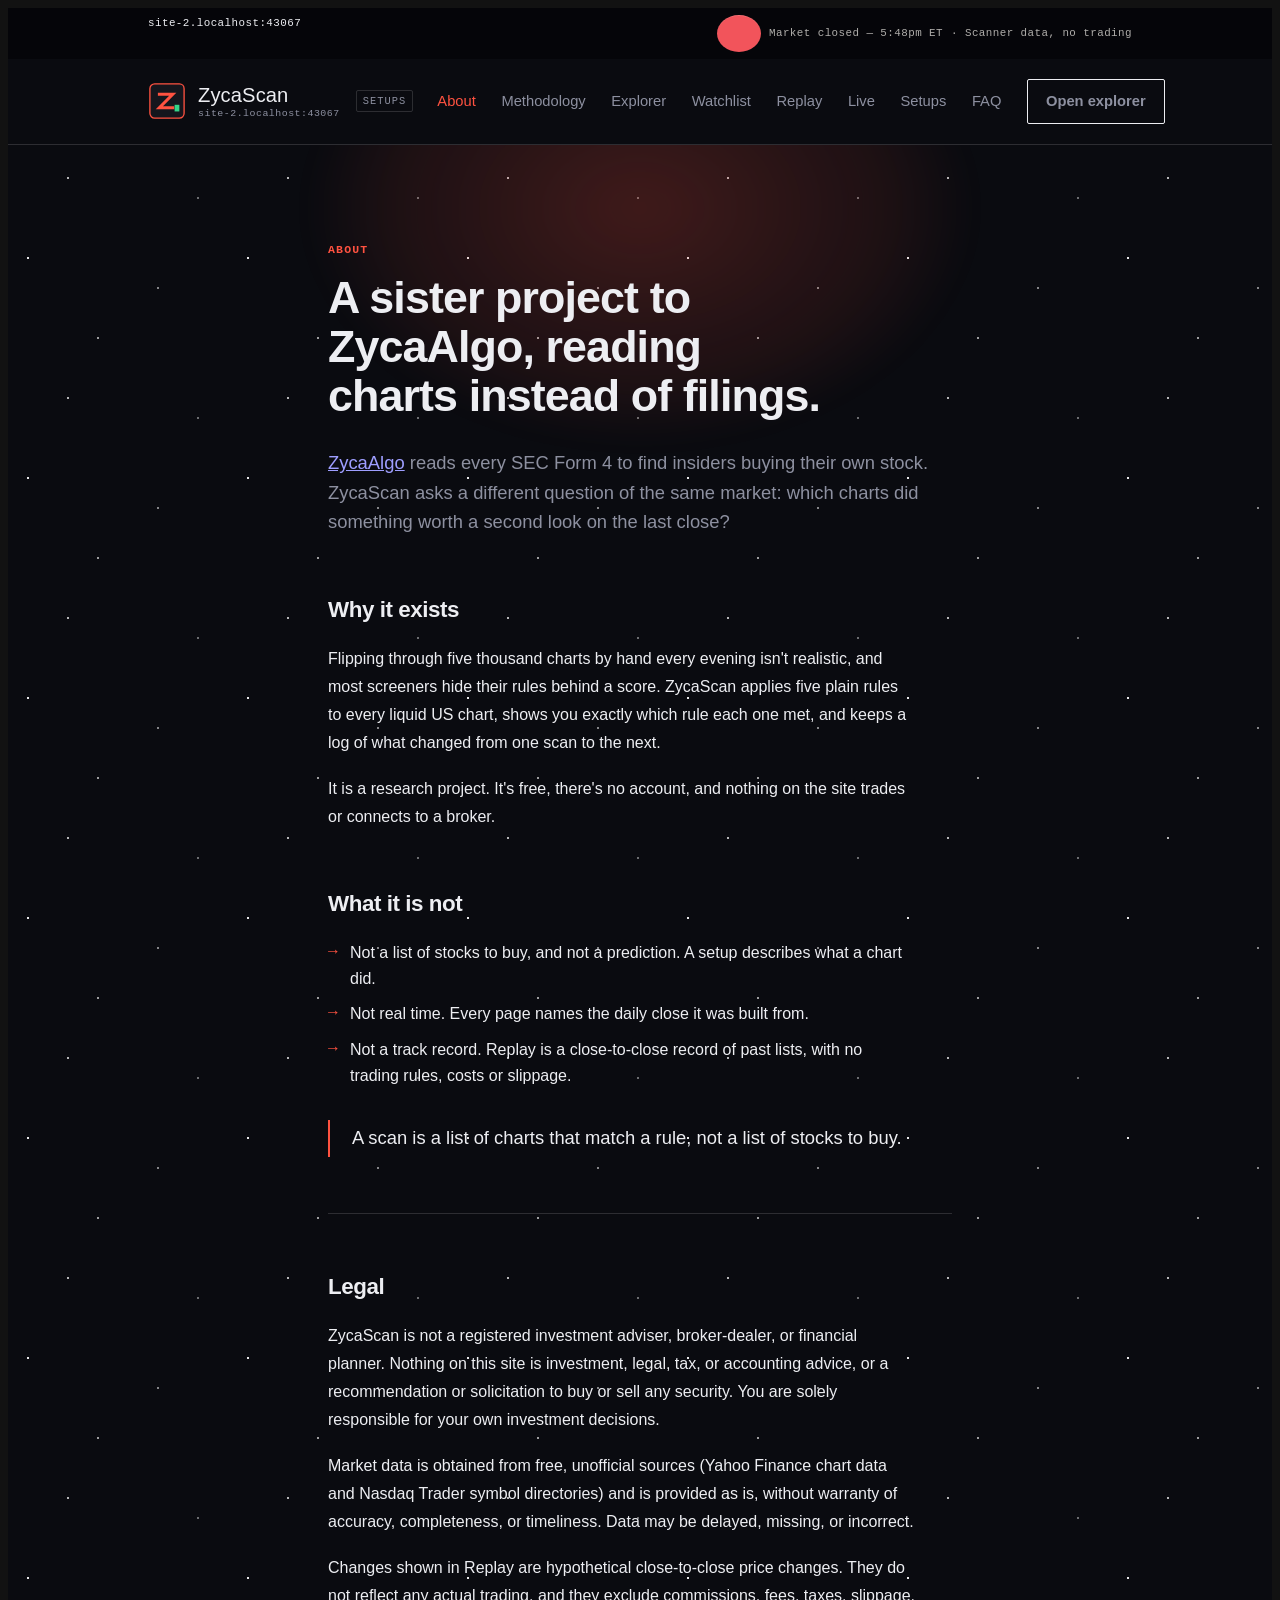
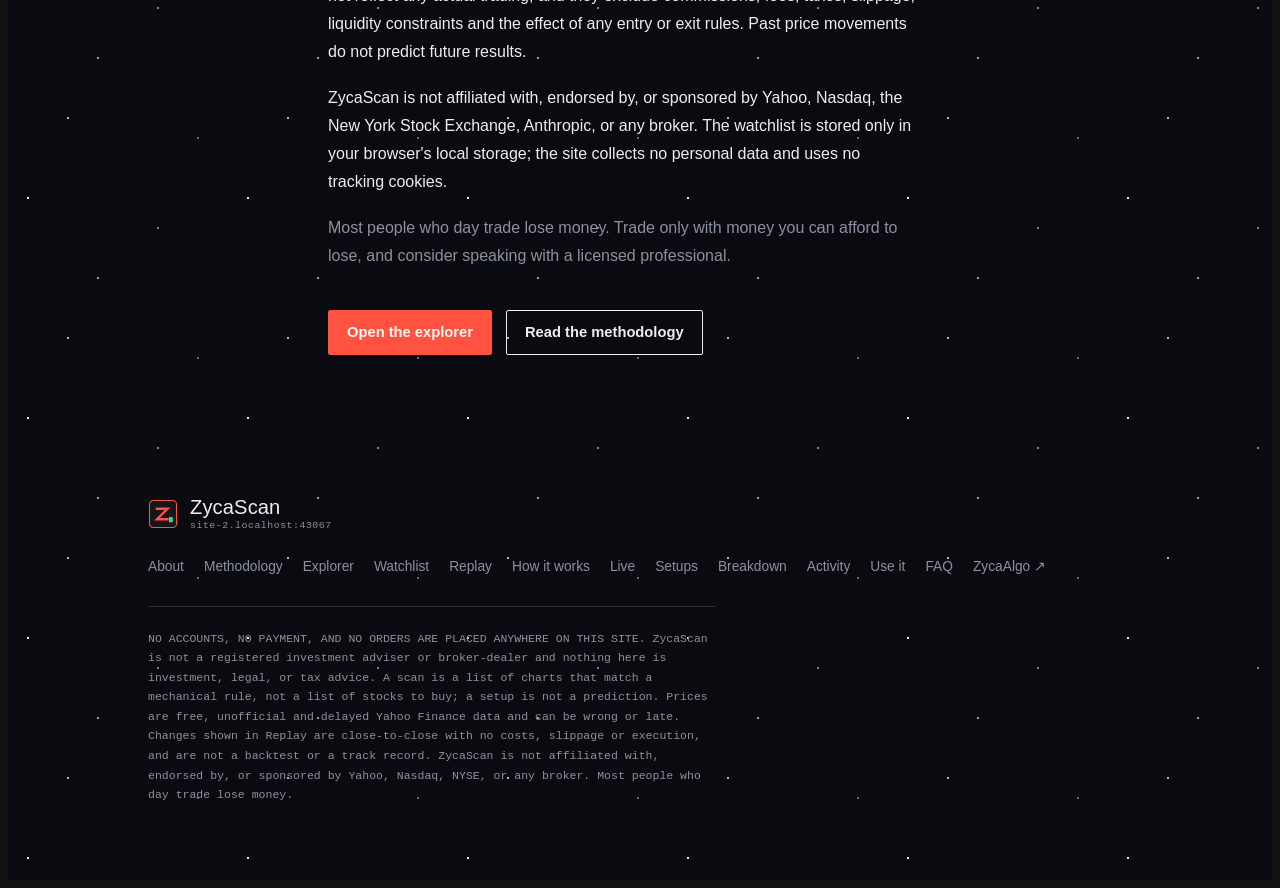
==== about.html @ f296db05 "ZycaScan: nightly setup scan, TradingView charts, Discord breakout alerts Static site (ZycaAlgo look" ====
<!doctype html>
<html lang="en">
<head>
<meta charset="utf-8">
<meta name="viewport" content="width=device-width, initial-scale=1">
<title>About &mdash; ZycaScan</title>
<meta name="description" content="What ZycaScan is, why it exists, and the legal fine print.">
<link rel="icon" href="data:image/svg+xml,%3Csvg xmlns='http://www.w3.org/2000/svg' viewBox='0 0 40 40'%3E%3Crect x='2' y='2' width='36' height='36' rx='5' fill='%23ff5240' stroke='%23ff5240' stroke-width='1.4'/%3E%3Cpolyline points='12,13 26,13 12,27 26,27' stroke='%230a0b10' stroke-width='3.2' stroke-linecap='square' stroke-linejoin='miter' fill='none'/%3E%3Crect x='28' y='24' width='5' height='7' fill='%2335d488'/%3E%3C/svg%3E">
<link rel="stylesheet" href="/styles.css">
<link rel="stylesheet" href="/scan.css">
<script src="/app.js" defer></script>
</head>
<body>
<div class="il-root" id="top">
  <div data-zs="top"></div>

  <article class="il-essay">
    <div class="il-eyebrow">About</div>
    <h1>A sister project to ZycaAlgo, reading charts instead of filings.</h1>
    <p class="il-lede"><a href="https://zyca-algo.vercel.app" target="_blank" rel="noopener">ZycaAlgo</a> reads every SEC Form 4 to find insiders buying their own stock. ZycaScan asks a different question of the same market: which charts did something worth a second look on the last close?</p>

    <h2>Why it exists</h2>
    <p>Flipping through five thousand charts by hand every evening isn't realistic, and most screeners hide their rules behind a score. ZycaScan applies five plain rules to every liquid US chart, shows you exactly which rule each one met, and keeps a log of what changed from one scan to the next.</p>
    <p>It is a research project. It's free, there's no account, and nothing on the site trades or connects to a broker.</p>

    <h2>What it is not</h2>
    <ul class="il-plain">
      <li>Not a list of stocks to buy, and not a prediction. A setup describes what a chart did.</li>
      <li>Not real time. Every page names the daily close it was built from.</li>
      <li>Not a track record. Replay is a close-to-close record of past lists, with no trading rules, costs or slippage.</li>
    </ul>

    <div class="il-pullquote">A scan is a list of charts that match a rule, not a list of stocks to buy.</div>

    <hr class="il-essay-divider" id="legal">

    <h2>Legal</h2>
    <p>ZycaScan is not a registered investment adviser, broker-dealer, or financial planner. Nothing on this site is investment, legal, tax, or accounting advice, or a recommendation or solicitation to buy or sell any security. You are solely responsible for your own investment decisions.</p>
    <p>Market data is obtained from free, unofficial sources (Yahoo Finance chart data and Nasdaq Trader symbol directories) and is provided as is, without warranty of accuracy, completeness, or timeliness. Data may be delayed, missing, or incorrect.</p>
    <p>Changes shown in Replay are hypothetical close-to-close price changes. They do not reflect any actual trading, and they exclude commissions, fees, taxes, slippage, liquidity constraints and the effect of any entry or exit rules. Past price movements do not predict future results.</p>
    <p>ZycaScan is not affiliated with, endorsed by, or sponsored by Yahoo, Nasdaq, the New York Stock Exchange, Anthropic, or any broker. The watchlist is stored only in your browser's local storage; the site collects no personal data and uses no tracking cookies.</p>
    <p class="il-muted">Most people who day trade lose money. Trade only with money you can afford to lose, and consider speaking with a licensed professional.</p>

    <div class="il-essay-cta">
      <a class="il-btn il-btn-primary" href="/explorer">Open the explorer</a>
      <a class="il-btn" href="/methodology">Read the methodology</a>
    </div>
  </article>

  <div data-zs="footer"></div>
</div>
</body>
</html>
---- styles.css ----
/* Dark trading-terminal theme: near-black stock, off-white type, a
     brighter red accent that can actually glow. Cards read as glass
     panels floating over a starfield rather than flat fills. */
  :root {
    color-scheme: dark;
    --paper: #0a0b10;
    --paper-raised: #15161d;
    --ink: #edeef2;
    --ink-soft: #8d90a0;
    --navy: #ff5240;
    --navy-deep: #050509;
    --stamp: #ff5240;
    --stamp-soft: rgba(255, 82, 64, 0.14);
    --signal: #35d488;
    --loss: #f2545b;
    --line: rgba(255, 255, 255, 0.14);
    --line-soft: rgba(255, 255, 255, 0.08);
    --focus: #ff5240;
    --ink-invert: #edeef2;
    --glass-bg: rgba(255, 255, 255, 0.045);
    --glass-border: rgba(255, 255, 255, 0.1);
  }

  * { box-sizing: border-box; }

  .il-root {
    --font-display: -apple-system, BlinkMacSystemFont, "Helvetica Neue", Helvetica, Arial, sans-serif;
    --font-serif: "Iowan Old Style", "Palatino Linotype", Palatino, Georgia, "Times New Roman", serif;
    --font-body: -apple-system, BlinkMacSystemFont, "Segoe UI", Roboto, Helvetica, Arial, sans-serif;
    --font-mono: ui-monospace, "SF Mono", "Cascadia Code", "Roboto Mono", Menlo, Consolas, monospace;
    position: relative;
    isolation: isolate;
    background-color: var(--paper);
    /* Starfield: three layered radial-gradient tiles at different scales/
       opacities so the dots read as depth rather than a flat repeat. */
    background-image:
      radial-gradient(1.2px 1.2px at 20px 30px, rgba(255,255,255,0.9) 100%, transparent),
      radial-gradient(1px 1px at 90px 110px, rgba(255,255,255,0.6) 100%, transparent),
      radial-gradient(1.5px 1.5px at 150px 60px, rgba(255,255,255,0.5) 100%, transparent),
      radial-gradient(1px 1px at 60px 170px, rgba(255,255,255,0.7) 100%, transparent),
      radial-gradient(1px 1px at 190px 190px, rgba(255,255,255,0.4) 100%, transparent);
    background-size: 220px 220px;
    background-repeat: repeat;
    color: var(--ink);
    font-family: var(--font-body);
    line-height: 1.55;
    font-size: 16px;
    overflow-x: hidden;
  }
  .il-root::before {
    content: "";
    position: absolute;
    top: -120px;
    left: 50%;
    width: 900px;
    height: 640px;
    transform: translateX(-50%);
    background: radial-gradient(closest-side, rgba(255,82,64,0.22), rgba(255,82,64,0.08) 55%, transparent 75%);
    filter: blur(10px);
    pointer-events: none;
    z-index: -1;
  }
  .il-root > * { position: relative; }
  h1 em, h2 em, .il-lede em { font-family: var(--font-serif); font-style: italic; font-weight: 400; color: var(--stamp); }

  .il-root h1, .il-root h2, .il-root h3 {
    font-family: var(--font-display);
    font-weight: 800;
    letter-spacing: -0.02em;
    text-wrap: balance;
    margin: 0;
    color: var(--ink);
  }

  .il-eyebrow {
    font-family: var(--font-mono);
    font-size: 0.72rem;
    letter-spacing: 0.1em;
    text-transform: uppercase;
    color: var(--stamp);
    font-weight: 700;
  }

  .il-container {
    max-width: 1080px;
    margin: 0 auto;
    padding: 0 clamp(20px, 4vw, 48px);
  }

  /* ---------- TOP UTILITY BAR ---------- */
  .il-topbar {
    background: var(--navy-deep);
    color: var(--ink-invert);
  }
  .il-topbar-inner {
    display: flex;
    justify-content: space-between;
    gap: 16px;
    padding: 7px clamp(20px, 4vw, 48px);
    font-family: var(--font-mono);
    font-size: 0.68rem;
    letter-spacing: 0.04em;
  }
  .il-topbar-inner span:last-child { color: rgba(241,239,233,0.72); }
  .il-market {
    display: flex;
    align-items: center;
    gap: 8px;
    min-width: 0;
  }
  @media (max-width: 480px) {
    .il-topbar-inner { flex-wrap: nowrap; }
    .il-topbar-inner > span:first-child { overflow: hidden; text-overflow: ellipsis; white-space: nowrap; }
    .il-market > span:last-child { display: none; } /* "· Paper Trading Environment" - already stated on the page itself */
  }
  .il-market-dot {
    width: 6px;
    height: 6px;
    border-radius: 50%;
    background: var(--line);
    display: inline-block;
  }
  .il-market-dot.il-open { background: var(--signal); box-shadow: 0 0 6px var(--signal); }
  .il-market-dot.il-closed { background: var(--loss); }

  /* ---------- NAV / LETTERHEAD ---------- */
  .il-nav {
    border-bottom: 1px solid var(--line);
    background: var(--paper);
  }
  .il-nav-inner {
    display: flex;
    align-items: center;
    justify-content: space-between;
    padding: 20px clamp(20px, 4vw, 48px);
    max-width: 1080px;
    margin: 0 auto;
    gap: 24px;
  }
  .il-wordmark {
    display: flex;
    align-items: center;
    gap: 12px;
    white-space: nowrap;
    text-decoration: none;
    color: var(--ink);
  }
  .il-logomark { flex-shrink: 0; display: block; }
  .il-logomark .il-lm-bezel { fill: var(--paper-raised); stroke: var(--stamp); }
  .il-logomark .il-lm-z { stroke: var(--stamp); }
  .il-logomark .il-lm-cursor { fill: var(--signal); animation: il-blink 1.2s steps(1) infinite; }
  @media (prefers-reduced-motion: reduce) {
    .il-logomark .il-lm-cursor { animation: none; }
  }
  .il-brand-text {
    display: flex;
    flex-direction: column;
    line-height: 1.2;
    gap: 1px;
  }
  .il-brand-name {
    font-family: var(--font-display);
    font-size: 1.26rem;
    letter-spacing: 0.005em;
  }
  .il-brand-url {
    font-family: var(--font-mono);
    font-size: 0.62rem;
    letter-spacing: 0.05em;
    color: var(--ink-soft);
  }
  .il-wordmark .il-mark {
    font-family: var(--font-mono);
    font-size: 0.65rem;
    letter-spacing: 0.1em;
    color: var(--ink-soft);
    border: 1px solid var(--line);
    padding: 2px 6px;
    border-radius: 2px;
    margin-left: 4px;
  }
  .il-navlinks {
    display: flex;
    align-items: center;
    gap: clamp(12px, 2vw, 32px);
    font-size: 0.92rem;
  }
  @media (max-width: 980px) {
    .il-navlinks a[href="#how"], .il-navlinks a[href="#faq"], .il-navlinks a[href="/methodology"], .il-navlinks a[href="/explorer"], .il-navlinks a[href="/watchlist"], .il-navlinks a[href="/account"] { display: none; }
  }
  @media (max-width: 760px) {
    .il-navlinks a[href="#activity"] { display: none; }
  }
  .il-navlinks a {
    color: var(--ink-soft);
    text-decoration: none;
    white-space: nowrap;
  }
  .il-navlinks a:hover, .il-navlinks a:focus-visible { color: var(--ink); }

  /* ---------- MOBILE NAV (checkbox-driven, no JS required) ---------- */
  .il-nav-toggle-input { position: absolute; opacity: 0; pointer-events: none; }
  .il-nav-toggle-label {
    display: none;
    align-items: center;
    justify-content: center;
    width: 38px;
    height: 38px;
    border: 1px solid var(--line);
    border-radius: 6px;
    background: var(--glass-bg);
    cursor: pointer;
    flex-shrink: 0;
  }
  .il-nav-toggle-label svg { display: block; }
  .il-nav-toggle-input:focus-visible ~ .il-nav-toggle-label { outline: 2px solid var(--focus); outline-offset: 2px; }
  @media (max-width: 640px) {
    .il-nav {  position: relative; }
    .il-nav-toggle-label { display: flex; }
    .il-navlinks {
      display: none;
      position: absolute;
      top: 100%;
      left: 0;
      right: 0;
      flex-direction: column;
      align-items: stretch;
      gap: 0;
      background: var(--paper-raised);
      border-bottom: 1px solid var(--line);
      box-shadow: 0 16px 32px -12px rgba(0,0,0,0.5);
      padding: 6px clamp(20px, 4vw, 48px) 16px;
      z-index: 60;
    }
    /* every link shows in the mobile menu, overriding the desktop-only breakpoint hides above */
    .il-navlinks a { display: block !important; padding: 13px 0; border-bottom: 1px solid var(--line-soft); }
    .il-navlinks .il-btn { margin-top: 12px; text-align: center; }
    .il-nav-toggle-input:checked ~ .il-navlinks { display: flex; }
  }

  .il-btn {
    font-family: var(--font-body);
    font-size: 0.92rem;
    font-weight: 600;
    border: 1px solid var(--ink);
    background: transparent;
    color: var(--ink);
    padding: 10px 18px;
    border-radius: 2px;
    cursor: pointer;
    white-space: nowrap;
    transition: transform 0.12s ease, background 0.12s ease, color 0.12s ease;
    /* Also used on <a> now that the CTAs are real links - an inline anchor
       would drop the vertical padding and pick up an underline. */
    display: inline-block;
    text-decoration: none;
    text-align: center;
  }
  .il-btn:hover { background: var(--ink); color: var(--paper); }
  .il-btn:focus-visible, .il-root a:focus-visible, .il-root button:focus-visible, .il-root input:focus-visible {
    outline: 2px solid var(--focus);
    outline-offset: 2px;
  }
  .il-btn-primary {
    background: var(--stamp);
    border-color: var(--stamp);
    color: #fff9f7;
  }
  .il-btn-primary:hover { background: var(--navy-deep); border-color: var(--navy-deep); color: #fff; transform: translateY(-1px); }

  /* ---------- HERO ---------- */
  .il-hero {
    padding: clamp(56px, 9vw, 108px) 0 clamp(40px, 6vw, 64px);
    border-bottom: 1px solid var(--line);
  }
  .il-hero-grid {
    display: grid;
    grid-template-columns: minmax(0, 1.15fr) minmax(240px, 0.85fr);
    gap: clamp(32px, 5vw, 64px);
    align-items: start;
  }
  .il-hero h1 {
    font-size: clamp(2.3rem, 4.6vw, 3.6rem);
    line-height: 1.08;
    margin-top: 14px;
    letter-spacing: -0.01em;
  }
  .il-hero h1 em {
    font-family: var(--font-serif);
    font-style: italic;
    font-weight: 400;
    color: var(--stamp);
  }
  .il-hero-sub {
    margin-top: 22px;
    font-size: 1.1rem;
    color: var(--ink-soft);
    max-width: 46ch;
  }
  .il-hero-cta {
    display: flex;
    gap: 14px;
    margin-top: 30px;
    flex-wrap: wrap;
    align-items: center;
  }
  .il-hero-cta .il-link {
    font-size: 0.92rem;
    color: var(--ink-soft);
    text-decoration: underline;
    text-underline-offset: 3px;
    text-decoration-color: var(--line);
  }

  .il-docstamp {
    border: 1px solid var(--glass-border);
    background: var(--glass-bg);
    backdrop-filter: blur(16px);
    -webkit-backdrop-filter: blur(16px);
    font-family: var(--font-mono);
    font-size: 0.78rem;
    border-radius: 10px;
    overflow: hidden;
    box-shadow: 0 0 0 1px rgba(0,0,0,0.3), 0 24px 60px -24px rgba(0,0,0,0.7);
  }
  .il-term-bar {
    display: flex;
    align-items: center;
    gap: 10px;
    padding: 10px 14px;
    border-bottom: 1px solid var(--line);
    background: var(--navy-deep);
  }
  .il-term-dots { display: flex; gap: 6px; }
  .il-term-dots span { width: 9px; height: 9px; border-radius: 50%; display: block; }
  .il-term-dots span:nth-child(1) { background: var(--loss); }
  .il-term-dots span:nth-child(2) { background: var(--stamp); }
  .il-term-dots span:nth-child(3) { background: var(--signal); }
  .il-term-title {
    font-size: 0.68rem;
    letter-spacing: 0.08em;
    color: var(--ink-soft);
  }
  .il-term-status {
    margin-left: auto;
    font-size: 0.62rem;
    letter-spacing: 0.1em;
    color: var(--line);
  }
  .il-term-src {
    display: flex;
    align-items: center;
    gap: 5px;
    font-family: var(--font-mono);
    font-size: 0.68rem;
    color: var(--ink-soft);
    text-decoration: none;
    padding-left: 12px;
    border-left: 1px solid var(--line);
  }
  .il-term-src:hover, .il-term-src:focus-visible { color: var(--stamp); }
  .il-docstamp.il-live .il-term-status { color: var(--signal); }
  .il-docstamp.il-live .il-term-status::before {
    content: "\25CF ";
    animation: il-blink 1.4s steps(1) infinite;
  }
  @keyframes il-blink { 50% { opacity: 0.2; } }
  @media (prefers-reduced-motion: reduce) {
    .il-docstamp.il-live .il-term-status::before { animation: none; }
  }
  .il-docstamp dl { margin: 0; display: grid; gap: 12px; padding: 20px 22px 22px; }
  .il-docstamp dt { color: var(--ink-soft); font-size: 0.68rem; letter-spacing: 0.06em; text-transform: uppercase; }
  .il-docstamp dd { margin: 2px 0 0; color: var(--ink); font-size: 1.05rem; font-variant-numeric: tabular-nums; }
  .il-docstamp .il-arrow { color: var(--stamp); }

  /* ---------- PORTFOLIO CHART ---------- */
  .il-docstamp .il-chart-stats {
    display: grid;
    grid-template-columns: repeat(4, 1fr);
    gap: 20px;
    border-bottom: 1px solid var(--line);
    padding: 18px 22px;
    margin: 0;
  }
  .il-chart-stats dd.il-negative { color: var(--loss); }
  .il-chart-stats dd.il-positive { color: var(--signal); }
  .il-chart-canvas-wrap { padding: 20px 22px 10px; }
  .il-chart-canvas { width: 100%; height: auto; display: block; }
  .il-chart-legend {
    display: flex;
    flex-wrap: wrap;
    gap: 18px;
    padding: 0 22px 20px;
    font-family: var(--font-mono);
    font-size: 0.74rem;
    color: var(--ink-soft);
  }
  .il-legend-item { display: inline-flex; align-items: center; gap: 7px; }
  .il-legend-swatch { width: 14px; height: 2px; display: inline-block; }
  .il-legend-strategy { background: var(--signal); }
  .il-legend-bench { background: var(--ink-soft); }

  /* Realised results from closed positions. Kept visually quieter than the
     equity curve above it: with a handful of trades these figures carry far
     less weight than the curve does, and shouldn't look like they carry more. */
  .il-closed { border-top: 1px solid var(--line); padding: 16px 22px 20px; }
  .il-closed-head { display: flex; align-items: baseline; gap: 10px; }
  .il-closed-title {
    font-family: var(--font-mono);
    font-size: 0.72rem;
    letter-spacing: 0.08em;
    text-transform: uppercase;
    color: var(--ink-soft);
  }
  .il-closed-n {
    font-family: var(--font-mono);
    font-size: 0.72rem;
    color: var(--ink-soft);
    font-variant-numeric: tabular-nums;
  }
  .il-closed-stats {
    display: grid;
    grid-template-columns: repeat(3, minmax(0, 1fr));
    gap: 18px;
    margin: 14px 0 0;
  }
  .il-closed-stats dt {
    font-family: var(--font-mono);
    font-size: 0.68rem;
    letter-spacing: 0.05em;
    text-transform: uppercase;
    color: var(--ink-soft);
  }
  .il-closed-stats dd {
    margin: 3px 0 0;
    font-size: 1.02rem;
    font-variant-numeric: tabular-nums;
  }
  .il-closed-note {
    margin: 12px 0 0;
    font-size: 0.82rem;
    line-height: 1.5;
    color: var(--ink-soft);
    max-width: 62ch;
  }
  @media (max-width: 560px) {
    .il-closed-stats { grid-template-columns: 1fr 1fr; }
  }
  @media (max-width: 860px) {
    .il-docstamp .il-chart-stats { grid-template-columns: repeat(2, 1fr); }
  }
  @media (max-width: 640px) {
    .il-docstamp .il-chart-stats { grid-template-columns: 1fr; gap: 10px; }
  }

  /* ---------- LIVE ACTIVITY FEED ---------- */
  .il-activity-list {
    border: 1px solid var(--line);
    background: var(--paper-raised);
    max-height: 420px;
    overflow-y: auto;
  }
  .il-activity-empty {
    padding: 32px;
    text-align: center;
    color: var(--ink-soft);
    font-family: var(--font-mono);
    font-size: 0.85rem;
  }
  .il-activity-row {
    display: grid;
    grid-template-columns: 90px 100px minmax(0, 1fr) auto;
    gap: 16px;
    align-items: center;
    padding: 14px 18px;
    border-bottom: 1px solid var(--line-soft);
    font-size: 0.86rem;
    transition: background-color 0.15s ease;
  }
  .il-activity-row:last-child { border-bottom: none; }
  .il-activity-row:hover { background: var(--stamp-soft); }
  @media (prefers-reduced-motion: reduce) {
    .il-activity-row { transition: none; }
  }
  .il-activity-ticker { font-family: var(--font-mono); font-weight: 600; }
  .il-activity-badge {
    font-family: var(--font-mono);
    font-size: 0.66rem;
    letter-spacing: 0.06em;
    padding: 3px 8px;
    border-radius: 2px;
    justify-self: start;
    white-space: nowrap;
  }
  .il-activity-badge.il-entry { background: var(--stamp-soft); color: var(--stamp); font-weight: 700; }
  .il-activity-badge.il-skip { background: var(--line-soft); color: var(--ink-soft); }
  .il-activity-badge.il-exit { background: var(--navy-deep); color: var(--ink-invert); font-weight: 700; }
  .il-activity-detail { color: var(--ink-soft); overflow: hidden; text-overflow: ellipsis; white-space: nowrap; }
  .il-activity-time { font-family: var(--font-mono); font-size: 0.72rem; color: var(--ink-soft); white-space: nowrap; }
  @media (max-width: 640px) {
    .il-activity-row { grid-template-columns: 1fr; gap: 4px; }
    .il-activity-time { justify-self: start; }
  }

  /* ---------- TICKER STRIP ---------- */
  .il-ticker-wrap {
    border-bottom: 1px solid var(--line);
    background: var(--navy-deep);
    overflow: hidden;
    white-space: nowrap;
  }
  .il-ticker {
    display: inline-flex;
    padding: 10px 0;
    animation: il-scroll 38s linear infinite;
    font-family: var(--font-mono);
    font-size: 0.78rem;
    color: var(--ink-invert);
  }
  .il-ticker span {
    padding: 0 22px;
    border-right: 1px solid rgba(255,255,255,0.14);
    font-variant-numeric: tabular-nums;
  }
  .il-ticker .il-up { color: var(--signal); }
  .il-ticker .il-up::before { content: "\25B2 "; font-size: 0.7em; }
  .il-ticker .il-down { color: var(--loss); }
  .il-ticker .il-down::before { content: "\25BC "; font-size: 0.7em; }
  @keyframes il-scroll {
    from { transform: translateX(0); }
    to { transform: translateX(-50%); }
  }
  @media (prefers-reduced-motion: reduce) {
    .il-ticker { animation: none; }
  }

  /* ---------- SECTION SHELL ---------- */
  .il-section {
    padding: clamp(48px, 7vw, 88px) 0;
    border-bottom: 1px solid var(--line);
  }
  /* Scroll-reveal: JS adds .il-reveal-init only after confirming it can run,
     so content stays visible by default if JS is disabled or fails. */
  .il-section.il-reveal-init {
    opacity: 0;
    transform: translateY(14px);
    transition: opacity 0.5s ease, transform 0.5s ease;
  }
  .il-section.il-reveal-init.il-visible {
    opacity: 1;
    transform: none;
  }
  @media (prefers-reduced-motion: reduce) {
    .il-section.il-reveal-init { opacity: 1; transform: none; transition: none; }
  }
  .il-section-head {
    display: grid;
    grid-template-columns: minmax(0, 0.55fr) minmax(0, 0.45fr);
    gap: 32px;
    align-items: end;
    margin-bottom: clamp(32px, 5vw, 52px);
  }
  .il-section-head h2 {
    font-size: clamp(1.7rem, 3vw, 2.3rem);
    margin-top: 10px;
  }
  .il-section-head p { color: var(--ink-soft); margin: 0; max-width: 42ch; }

  /* ---------- HOW IT WORKS ---------- */
  .il-steps {
    display: grid;
    grid-template-columns: repeat(4, minmax(0, 1fr));
    gap: 1px;
    background: var(--line);
    border: 1px solid var(--line);
  }
  .il-step {
    background: var(--paper);
    padding: 26px 22px;
    display: flex;
    flex-direction: column;
    gap: 10px;
    transition: background 0.15s ease, box-shadow 0.15s ease;
  }
  .il-step:hover {
    background: var(--paper-raised);
    box-shadow: inset 2px 0 0 var(--stamp);
  }
  .il-step .il-step-no {
    font-family: var(--font-mono);
    font-size: 0.72rem;
    color: var(--stamp);
    letter-spacing: 0.08em;
  }
  .il-step h3 { font-size: 1.08rem; }
  .il-step p { margin: 0; font-size: 0.92rem; color: var(--ink-soft); }

  @media (max-width: 760px) {
    .il-steps { grid-template-columns: 1fr 1fr; }
    .il-section-head { grid-template-columns: 1fr; }
    .il-hero-grid { grid-template-columns: 1fr; }
  }
  @media (max-width: 520px) {
    .il-steps { grid-template-columns: 1fr; }
  }

  /* ---------- SIGNALS TABLE ---------- */
  .il-tablewrap {
    overflow-x: auto;
    border: 1px solid var(--line);
    background: var(--paper-raised);
  }
  table.il-signals {
    width: 100%;
    border-collapse: collapse;
    font-size: 0.88rem;
    min-width: 640px;
    color: var(--ink);
  }
  table.il-signals th {
    text-align: left;
    font-family: var(--font-mono);
    font-size: 0.68rem;
    letter-spacing: 0.06em;
    text-transform: uppercase;
    color: var(--ink-invert);
    background: var(--navy-deep);
    padding: 12px 16px;
    white-space: nowrap;
  }
  table.il-signals td {
    padding: 13px 16px;
    border-bottom: 1px solid var(--line-soft);
    vertical-align: top;
    color: var(--ink);
  }
  table.il-signals tr:last-child td { border-bottom: none; }
  table.il-signals tbody tr { transition: background-color 0.15s ease; }
  table.il-signals tbody tr:hover { background: var(--stamp-soft); }
  @media (prefers-reduced-motion: reduce) {
    table.il-signals tbody tr { transition: none; }
  }
  table.il-signals .il-num { font-family: var(--font-mono); font-variant-numeric: tabular-nums; text-align: right; white-space: nowrap; }
  table.il-signals .il-ticker-cell { font-family: var(--font-mono); font-weight: 600; white-space: nowrap; }
  table.il-signals .il-flag { color: var(--stamp); font-size: 0.75em; margin-left: 4px; }
  .il-cluster-highlight {
    border: 1px solid var(--stamp);
    background: var(--glass-bg);
    backdrop-filter: blur(16px);
    -webkit-backdrop-filter: blur(16px);
    border-radius: 10px;
    padding: 18px 20px;
    margin-bottom: 20px;
    box-shadow: 0 0 32px -8px rgba(255, 82, 64, 0.35);
  }
  .il-cluster-highlight-head {
    font-family: var(--font-mono);
    font-size: 0.72rem;
    letter-spacing: 0.08em;
    text-transform: uppercase;
    color: var(--stamp);
    margin-bottom: 12px;
  }
  .il-cluster-highlight-list { display: flex; flex-direction: column; gap: 10px; }
  .il-cluster-item { font-size: 0.88rem; line-height: 1.5; }
  .il-cluster-ticker { font-family: var(--font-mono); font-weight: 700; color: var(--ink); margin-right: 8px; }
  .il-cluster-company { color: var(--ink-soft); margin-right: 8px; }
  .il-cluster-insiders { color: var(--ink-soft); display: block; font-size: 0.84rem; }
  @media (min-width: 640px) {
    .il-cluster-insiders { display: inline; }
    .il-cluster-insiders::before { content: "— "; }
  }

  .il-caption {
    display: flex;
    justify-content: space-between;
    align-items: center;
    gap: 12px;
    margin-top: 14px;
    font-size: 0.82rem;
    color: var(--ink-soft);
    flex-wrap: wrap;
  }
  .il-caption .il-tag {
    font-family: var(--font-mono);
    font-size: 0.7rem;
    letter-spacing: 0.06em;
    border: 1px solid var(--line);
    padding: 3px 8px;
    border-radius: 2px;
  }

  /* ---------- PRICING ---------- */
  .il-tiers {
    display: grid;
    grid-template-columns: repeat(3, minmax(0, 1fr));
    gap: 20px;
  }
  @media (max-width: 860px) { .il-tiers { grid-template-columns: 1fr; } }
  /* Two real modes rather than three invented price points. */
  .il-tiers-two { grid-template-columns: repeat(2, minmax(0, 1fr)); max-width: 760px; }
  @media (max-width: 860px) { .il-tiers-two { grid-template-columns: 1fr; } }
  .il-tier-note {
    margin: 22px 0 0;
    max-width: 70ch;
    font-size: 0.86rem;
    color: var(--ink-soft);
  }
  .il-tier {
    border: 1px solid var(--line);
    background: var(--paper-raised);
    padding: 28px 24px;
    display: flex;
    flex-direction: column;
    gap: 16px;
    position: relative;
    transition: transform 0.15s ease, border-color 0.15s ease;
  }
  .il-tier:hover { transform: translateY(-3px); border-color: var(--stamp); }
  .il-tier.il-tier-featured:hover { border-color: var(--navy); }
  .il-tier.il-tier-featured { border-color: var(--navy); }
  .il-tier.il-tier-featured::after {
    content: "MOST MIRRORED";
    position: absolute;
    top: -11px;
    left: 24px;
    background: var(--navy);
    color: #fff;
    font-family: var(--font-mono);
    font-size: 0.6rem;
    letter-spacing: 0.1em;
    padding: 4px 8px;
  }
  .il-tier-name { font-family: var(--font-mono); font-size: 0.78rem; letter-spacing: 0.08em; text-transform: uppercase; color: var(--ink-soft); }
  .il-tier-price { font-family: var(--font-display); font-size: 2.2rem; }
  .il-tier-price span { font-family: var(--font-body); font-size: 0.95rem; color: var(--ink-soft); font-weight: 400; }
  .il-tier ul { list-style: none; margin: 0; padding: 0; display: flex; flex-direction: column; gap: 10px; font-size: 0.9rem; }
  .il-tier li { display: flex; gap: 10px; }
  .il-tier li::before { content: "—"; color: var(--ink-soft); flex-shrink: 0; }
  .il-tier .il-btn { margin-top: auto; width: 100%; text-align: center; }

  /* ---------- FAQ ---------- */
  .il-faq { display: grid; gap: 1px; background: var(--line); border: 1px solid var(--line); }
  .il-faq-item { background: var(--paper); }
  .il-faq-item summary {
    cursor: pointer;
    padding: 18px 22px;
    font-family: var(--font-display);
    font-size: 1.02rem;
    list-style: none;
    display: flex;
    justify-content: space-between;
    align-items: center;
    gap: 16px;
  }
  .il-faq-item summary::-webkit-details-marker { display: none; }
  .il-faq-item summary::after {
    content: "+";
    font-family: var(--font-mono);
    color: var(--stamp);
    font-size: 1.1rem;
    flex-shrink: 0;
  }
  .il-faq-item[open] summary::after { content: "\2212"; }
  .il-faq-item .il-faq-body {
    padding: 0 22px 20px;
    color: var(--ink-soft);
    font-size: 0.94rem;
    max-width: 68ch;
  }

  /* ---------- FOOTER / FINE PRINT ---------- */
  .il-footer {
    padding: 44px 0 64px;
    font-family: var(--font-mono);
  }
  .il-footer-top {
    display: flex;
    justify-content: space-between;
    align-items: flex-start;
    gap: 24px;
    flex-wrap: wrap;
    margin-bottom: 28px;
    font-family: var(--font-body);
  }
  .il-footer-brand { font-family: var(--font-display); font-size: 1.1rem; }
  .il-footer-links { display: flex; gap: 20px; font-size: 0.86rem; }
  .il-footer-links a { color: var(--ink-soft); text-decoration: none; }
  .il-footer-links a:hover { color: var(--ink); }
  .il-finetext {
    font-size: 0.72rem;
    line-height: 1.7;
    color: var(--ink-soft);
    border-top: 1px solid var(--line);
    padding-top: 22px;
    max-width: 82ch;
  }

  /* ---------- TOAST / MODAL ---------- */
  .il-toast {
    position: fixed;
    left: 50%;
    bottom: 28px;
    transform: translate(-50%, 12px);
    background: var(--ink);
    color: var(--paper);
    font-family: var(--font-body);
    font-size: 0.9rem;
    padding: 14px 20px;
    border-radius: 3px;
    box-shadow: 0 8px 24px rgba(0,0,0,0.25);
    opacity: 0;
    pointer-events: none;
    transition: opacity 0.2s ease, transform 0.2s ease;
    z-index: 40;
    max-width: min(90vw, 420px);
    text-align: center;
  }
  .il-toast.il-show {
    opacity: 1;
    transform: translate(-50%, 0);
    pointer-events: auto;
  }


  /* ---------- ESSAY / LONG-FORM PAGES (about, methodology, legal) ---------- */
  .il-essay {
    max-width: 720px;
    margin: 0 auto;
    padding: clamp(56px, 8vw, 96px) clamp(20px, 4vw, 48px) clamp(64px, 8vw, 96px);
  }
  .il-essay .il-eyebrow { margin-bottom: 14px; }
  .il-essay h1 {
    font-size: clamp(2rem, 4vw, 2.8rem);
    line-height: 1.1;
    margin-bottom: 28px;
  }
  .il-essay .il-lede {
    font-size: 1.15rem;
    color: var(--ink-soft);
    line-height: 1.6;
    margin-bottom: 48px;
    max-width: 62ch;
  }
  .il-essay h2 {
    font-size: 1.4rem;
    margin: 56px 0 18px;
  }
  .il-essay p {
    font-family: var(--font-body);
    font-size: 1rem;
    line-height: 1.75;
    color: var(--ink);
    margin: 0 0 18px;
    max-width: 66ch;
  }
  .il-essay p.il-muted { color: var(--ink-soft); }
  .il-essay ul.il-plain {
    margin: 0 0 18px;
    padding-left: 0;
    list-style: none;
    display: flex;
    flex-direction: column;
    gap: 10px;
    max-width: 66ch;
  }
  .il-essay ul.il-plain li {
    padding-left: 22px;
    position: relative;
    color: var(--ink);
    line-height: 1.6;
  }
  .il-essay ul.il-plain li::before {
    content: "\2192";
    position: absolute;
    left: 0;
    color: var(--stamp);
    font-family: var(--font-mono);
  }
  .il-pullquote {
    border-left: 2px solid var(--stamp);
    padding: 4px 0 4px 22px;
    margin: 32px 0;
    font-family: var(--font-display);
    font-size: 1.15rem;
    color: var(--ink);
    max-width: 58ch;
  }
  .il-essay-divider {
    border: none;
    border-top: 1px solid var(--line);
    margin: 56px 0;
  }
  .il-honesty-box {
    border: 1px solid var(--line);
    background: var(--paper-raised);
    padding: 24px;
    margin-top: 12px;
  }
  .il-honesty-box h3 {
    font-family: var(--font-mono);
    font-size: 0.78rem;
    letter-spacing: 0.08em;
    text-transform: uppercase;
    color: var(--stamp);
    margin: 0 0 14px;
  }
  .il-honesty-box p { font-size: 0.92rem; color: var(--ink-soft); margin-bottom: 12px; }
  .il-honesty-box p:last-child { margin-bottom: 0; }
  .il-essay-cta {
    display: flex;
    gap: 14px;
    margin-top: 40px;
    flex-wrap: wrap;
  }
  .il-navlinks a[aria-current="page"] { color: var(--stamp); }
---- scan.css ----
/* ZycaScan additions on top of the shared ZycaAlgo styles.css. */

/* ---------- setup chips ---------- */
.zs-chip {
  display: inline-flex;
  align-items: center;
  gap: 6px;
  font-family: var(--font-mono);
  font-size: 0.68rem;
  letter-spacing: 0.02em;
  line-height: 1;
  padding: 4px 8px 4px 7px;
  margin: 1px 4px 1px 0;
  border: 1px solid color-mix(in srgb, var(--chip) 55%, transparent);
  background: color-mix(in srgb, var(--chip) 14%, transparent);
  color: var(--ink);
  border-radius: 3px;
  white-space: nowrap;
}
.zs-chip::before {
  content: "";
  width: 7px;
  height: 7px;
  border-radius: 2px;
  background: var(--chip);
  flex-shrink: 0;
}
td.zs-chips { white-space: normal; min-width: 150px; }
td.zs-name { color: var(--ink-soft); max-width: 240px; overflow: hidden; text-overflow: ellipsis; white-space: nowrap; }

/* ---------- filter row ---------- */
.zs-filters {
  display: flex;
  flex-wrap: wrap;
  gap: 8px;
  align-items: center;
  margin-bottom: 16px;
}
.zs-filter {
  font-family: var(--font-mono);
  font-size: 0.74rem;
  padding: 7px 11px;
  border: 1px solid var(--line);
  background: var(--glass-bg);
  color: var(--ink-soft);
  border-radius: 3px;
  cursor: pointer;
  display: inline-flex;
  align-items: center;
  gap: 7px;
  transition: border-color 0.15s ease, color 0.15s ease;
}
.zs-filter:hover { color: var(--ink); border-color: var(--ink-soft); }
.zs-filter[aria-pressed="true"] { color: var(--ink); border-color: var(--stamp); background: var(--stamp-soft); }
.zs-filter .zs-n { color: var(--ink-soft); }
.zs-filter i { width: 8px; height: 8px; border-radius: 2px; display: inline-block; }
.zs-input {
  font: inherit;
  font-family: var(--font-mono);
  font-size: 0.82rem;
  background: var(--paper-raised);
  color: var(--ink);
  border: 1px solid var(--line);
  padding: 9px 12px;
  border-radius: 3px;
  min-width: 0;
}
.zs-input:focus { outline: 2px solid var(--focus); outline-offset: 1px; }
select.zs-input { cursor: pointer; }
.zs-grow { flex: 1 1 200px; }

/* ---------- table extras ---------- */
table.il-signals th.zs-sort { cursor: pointer; user-select: none; }
table.il-signals th.zs-sort::after { content: " \2195"; opacity: 0.35; }
table.il-signals th.zs-sort[aria-sort="ascending"]::after { content: " \2191"; opacity: 1; color: var(--stamp); }
table.il-signals th.zs-sort[aria-sort="descending"]::after { content: " \2193"; opacity: 1; color: var(--stamp); }
table.il-signals td.il-positive, .il-positive { color: var(--signal); }
table.il-signals td.il-negative, .il-negative { color: var(--loss); }
table.il-signals tr.zs-clickable { cursor: pointer; }
table.il-signals tr.zs-selected { background: var(--stamp-soft); }
td.zs-spark-cell { padding-top: 8px; padding-bottom: 6px; }
.zs-spark { color: var(--ink-soft); vertical-align: middle; }
.zs-dot-up { fill: var(--signal); }
.zs-dot-down { fill: var(--loss); }
.zs-nochart { font-size: 0.72rem; color: var(--ink-soft); }
.zs-star {
  background: none;
  border: none;
  color: var(--line);
  cursor: pointer;
  font-size: 0.95rem;
  padding: 0 6px 0 0;
  line-height: 1;
}
.zs-star:hover { color: var(--ink-soft); }
.zs-star.zs-on { color: #f5b301; }
.zs-more {
  display: flex;
  justify-content: center;
  padding: 14px;
  border-top: 1px solid var(--line-soft);
}

/* ---------- charts ---------- */
.zs-tip {
  position: fixed;
  left: 0;
  top: 0;
  z-index: 60;
  pointer-events: none;
  opacity: 0;
  background: #1d1f28;
  border: 1px solid var(--glass-border);
  color: var(--ink);
  font-family: var(--font-body);
  font-size: 0.8rem;
  line-height: 1.45;
  padding: 8px 10px;
  border-radius: 6px;
  max-width: 280px;
  box-shadow: 0 8px 24px rgba(0, 0, 0, 0.4);
  transition: opacity 0.1s ease;
}
.zs-muted { color: var(--ink-soft); }
.zs-grid { stroke: rgba(255, 255, 255, 0.07); stroke-width: 1; }
.zs-baseline { stroke: rgba(255, 255, 255, 0.22); stroke-width: 1; }
.zs-axis-label { fill: var(--ink-soft); font-family: var(--font-mono); font-size: 10.5px; font-variant-numeric: tabular-nums; }
.zs-line-close { fill: none; stroke: var(--stamp); stroke-width: 2; stroke-linejoin: round; }
.zs-line-ma { fill: none; stroke: var(--ink-soft); stroke-width: 1.5; stroke-dasharray: 4 4; }
.zs-end { fill: var(--stamp); stroke: var(--paper-raised); stroke-width: 2; }
.zs-cross { stroke: rgba(255, 255, 255, 0.35); stroke-width: 1; }
.zs-cross-dot { fill: var(--stamp); stroke: var(--paper-raised); stroke-width: 2; }
.zs-hit { fill: transparent; cursor: crosshair; }
.zs-hist-bar { fill: #3987e5; }
.zs-hist-bar + .zs-hit:hover { fill: rgba(255, 255, 255, 0.04); }
.zs-ref { stroke: var(--ink-soft); stroke-width: 1; stroke-dasharray: 3 3; }
.zs-ref-label { fill: var(--ink-soft); font-family: var(--font-mono); font-size: 10px; }
.zs-legend { display: flex; gap: 18px; font-size: 0.78rem; color: var(--ink-soft); padding: 6px 2px 0; flex-wrap: wrap; }
.zs-legend span { display: inline-flex; align-items: center; gap: 7px; }
.zs-sw { display: inline-block; width: 16px; height: 0; border-top: 2px solid var(--stamp); }
.zs-sw-ma { border-top: 2px dashed var(--ink-soft); }
.zs-empty { color: var(--ink-soft); font-size: 0.9rem; margin: 0; padding: 18px 0; }

.zs-hbars { display: flex; flex-direction: column; gap: 10px; }
.zs-hbar {
  display: grid;
  grid-template-columns: minmax(120px, 170px) 1fr auto;
  align-items: center;
  gap: 12px;
  font-size: 0.84rem;
  border-radius: 3px;
  padding: 2px 0;
}
.zs-hbar:hover .zs-hbar-label, .zs-hbar:focus .zs-hbar-label { color: var(--ink); }
.zs-hbar-label { color: var(--ink-soft); }
.zs-hbar-track { height: 14px; display: block; }
.zs-hbar-fill { display: block; height: 100%; border-radius: 0 4px 4px 0; min-width: 2px; }
.zs-hbar-val { font-family: var(--font-mono); font-variant-numeric: tabular-nums; color: var(--ink); min-width: 4ch; text-align: right; }
@media (max-width: 520px) {
  .zs-hbar { grid-template-columns: 1fr auto; }
  .zs-hbar-track { grid-column: 1 / -1; order: 3; }
}

/* ---------- breakdown panel ---------- */
.zs-panels {
  display: grid;
  grid-template-columns: minmax(0, 1.15fr) minmax(0, 1fr);
  gap: 0;
  border-top: 1px solid var(--line-soft);
}
.zs-panel { padding: 20px 22px 22px; min-width: 0; }
.zs-panel + .zs-panel { border-left: 1px solid var(--line-soft); }
.zs-panel h3 {
  font-family: var(--font-mono);
  font-size: 0.7rem;
  font-weight: 500;
  letter-spacing: 0.08em;
  text-transform: uppercase;
  color: var(--ink-soft);
  margin: 0 0 16px;
}
.zs-panel-note { font-size: 0.8rem; color: var(--ink-soft); margin: 14px 0 0; }
@media (max-width: 860px) {
  .zs-panels { grid-template-columns: 1fr; }
  .zs-panel + .zs-panel { border-left: none; border-top: 1px solid var(--line-soft); }
}

/* ---------- activity badges ---------- */
.il-activity-badge.zs-new { background: var(--stamp-soft); color: var(--stamp); font-weight: 700; }
.il-activity-badge.zs-dropped { background: var(--line-soft); color: var(--ink-soft); }
.il-activity-badge.zs-changed { background: rgba(57, 135, 229, 0.16); color: #7fb0f0; font-weight: 700; }
.zs-activity-note { font-size: 0.82rem; color: var(--ink-soft); margin: 12px 0 0; }

/* ---------- page heads (explorer, watchlist, replay) ---------- */
.zs-pagehead { padding: clamp(48px, 7vw, 84px) 0 28px; }
.zs-pagehead h1 { font-size: clamp(2rem, 4.4vw, 3rem); line-height: 1.08; margin: 12px 0 14px; max-width: 22ch; }
.zs-pagehead p { color: var(--ink-soft); max-width: 62ch; margin: 0; }
.zs-body { padding-bottom: 72px; }

/* ---------- explorer detail ---------- */
.zs-detail {
  border: 1px solid var(--line);
  background: var(--paper-raised);
  margin-bottom: 20px;
}
.zs-detail-head {
  display: flex;
  justify-content: space-between;
  align-items: flex-start;
  gap: 16px;
  flex-wrap: wrap;
  padding: 20px 22px 6px;
}
.zs-detail-head h2 { font-size: 1.6rem; margin: 0; font-family: var(--font-mono); }
.zs-detail-head .zs-name-lg { color: var(--ink-soft); font-size: 0.95rem; margin-top: 2px; }
.zs-detail-stats { display: flex; gap: 22px; flex-wrap: wrap; margin: 0; }
.zs-detail-stats div { display: flex; flex-direction: column; }
.zs-detail-stats dt { font-family: var(--font-mono); font-size: 0.64rem; letter-spacing: 0.08em; text-transform: uppercase; color: var(--ink-soft); }
.zs-detail-stats dd { margin: 2px 0 0; font-family: var(--font-mono); font-size: 1.05rem; font-variant-numeric: tabular-nums; }
.zs-detail-chart { padding: 6px 22px 16px; }
.zs-detail-why { padding: 0 22px 20px; display: grid; gap: 8px; }
.zs-why { font-size: 0.86rem; color: var(--ink-soft); display: flex; gap: 10px; align-items: baseline; }
.zs-why .zs-chip { flex-shrink: 0; }
.zs-detail-actions { display: flex; gap: 10px; padding: 0 22px 20px; flex-wrap: wrap; }
.zs-count { font-family: var(--font-mono); font-size: 0.78rem; color: var(--ink-soft); margin-left: auto; }

/* ---------- watchlist cards ---------- */
.zs-cards { display: grid; grid-template-columns: repeat(auto-fill, minmax(260px, 1fr)); gap: 16px; }
.zs-card {
  border: 1px solid var(--line);
  background: var(--paper-raised);
  padding: 18px 18px 14px;
  display: flex;
  flex-direction: column;
  gap: 10px;
  min-width: 0;
}
.zs-card-top { display: flex; justify-content: space-between; align-items: flex-start; gap: 10px; }
.zs-card-sym { font-family: var(--font-mono); font-weight: 700; font-size: 1.15rem; }
.zs-card-name { color: var(--ink-soft); font-size: 0.82rem; overflow: hidden; text-overflow: ellipsis; white-space: nowrap; }
.zs-card-px { text-align: right; font-family: var(--font-mono); font-variant-numeric: tabular-nums; }
.zs-card-px small { display: block; font-size: 0.78rem; }
.zs-card .zs-spark { width: 100%; height: 56px; }
.zs-card-foot { display: flex; justify-content: space-between; align-items: center; gap: 8px; font-size: 0.78rem; color: var(--ink-soft); }
.zs-linkbtn { background: none; border: none; color: var(--ink-soft); cursor: pointer; font: inherit; font-size: 0.78rem; padding: 0; text-decoration: underline; text-underline-offset: 3px; }
.zs-linkbtn:hover { color: var(--ink); }
.zs-suggest { display: flex; flex-wrap: wrap; gap: 8px; align-items: center; margin: 14px 0 26px; font-size: 0.84rem; color: var(--ink-soft); }
.zs-empty-box { border: 1px dashed var(--line); padding: 34px 24px; text-align: center; color: var(--ink-soft); }

/* ---------- replay ---------- */
.zs-stat-row { display: grid; grid-template-columns: repeat(4, minmax(0, 1fr)); gap: 0; border: 1px solid var(--line); background: var(--paper-raised); margin-bottom: 20px; }
.zs-stat-row > div { padding: 16px 18px; }
.zs-stat-row > div + div { border-left: 1px solid var(--line-soft); }
.zs-stat-row dt { font-family: var(--font-mono); font-size: 0.64rem; letter-spacing: 0.08em; text-transform: uppercase; color: var(--ink-soft); }
.zs-stat-row dd { margin: 4px 0 0; font-family: var(--font-mono); font-size: 1.25rem; font-variant-numeric: tabular-nums; }
@media (max-width: 720px) {
  .zs-stat-row { grid-template-columns: repeat(2, minmax(0, 1fr)); }
  .zs-stat-row > div:nth-child(3) { border-left: none; }
  .zs-stat-row > div:nth-child(n+3) { border-top: 1px solid var(--line-soft); }
}
.zs-notice {
  border: 1px solid var(--line);
  border-left: 2px solid var(--stamp);
  background: var(--glass-bg);
  padding: 14px 18px;
  font-size: 0.88rem;
  color: var(--ink-soft);
  margin-bottom: 20px;
}

/* ---------- methodology rule table ---------- */
.zs-rules { width: 100%; border-collapse: collapse; margin: 8px 0 24px; font-size: 0.9rem; }
.zs-rules th, .zs-rules td { text-align: left; padding: 10px 12px; border-bottom: 1px solid var(--line-soft); vertical-align: top; }
.zs-rules th { font-family: var(--font-mono); font-size: 0.66rem; letter-spacing: 0.08em; text-transform: uppercase; color: var(--ink-soft); font-weight: 500; }
.zs-rules code, .il-essay code { font-family: var(--font-mono); font-size: 0.85em; background: var(--line-soft); padding: 1px 5px; border-radius: 3px; }

@media (max-width: 560px) {
  td.zs-name { display: none; }
  th.zs-col-name { display: none; }
}

/* the shared tier badge says "MOST MIRRORED"; this site doesn't mirror anything */
.il-tier.il-tier-featured.zs-tier-run::after { content: "FULL TOOLKIT"; }
a.zs-card-sym, table.il-signals .il-ticker-cell a, .il-cluster-item a.il-cluster-ticker { color: var(--ink); text-decoration: none; }
a.zs-card-sym:hover, table.il-signals .il-ticker-cell a:hover, .il-cluster-item a.il-cluster-ticker:hover { color: var(--stamp); }
.il-cluster-item a { color: var(--ink-soft); }

/* ---------- chart tabs, TradingView, breakout level ---------- */
.zs-tabs { display: flex; gap: 4px; padding: 10px 22px 0; }
.zs-tab {
  font-family: var(--font-mono); font-size: 0.72rem; letter-spacing: 0.04em;
  background: none; border: 1px solid transparent; border-bottom-color: var(--line);
  color: var(--ink-soft); padding: 7px 12px; cursor: pointer; border-radius: 3px 3px 0 0;
}
.zs-tab:hover { color: var(--ink); }
.zs-tab[aria-selected="true"] { color: var(--ink); border-color: var(--line); border-bottom-color: var(--paper-raised); background: var(--glass-bg); }
.zs-tv { height: 480px !important; width: 100%; }  /* TradingView injects its own container height */
@media (max-width: 560px) { .zs-tv { height: 380px !important; } }
.zs-tv-credit { font-size: 0.74rem; color: var(--ink-soft); margin: 8px 0 0; }
.zs-tv-credit a { color: var(--ink-soft); }
.zs-level { stroke: #35d488; stroke-width: 1.25; stroke-dasharray: 6 4; }
.zs-level-label { fill: #35d488; font-family: var(--font-mono); font-size: 10.5px; }
.zs-sw-level { border-top: 2px dashed #35d488; }

/* ---------- live breakouts ---------- */
.zs-live-grid { display: grid; grid-template-columns: minmax(0, 1.4fr) minmax(0, 1fr); gap: 20px; }
@media (max-width: 860px) { .zs-live-grid { grid-template-columns: 1fr; } }
.zs-break-row {
  display: grid; grid-template-columns: 64px 72px 92px 1fr auto; gap: 12px; align-items: center;
  padding: 12px 18px; border-bottom: 1px solid var(--line-soft); font-size: 0.86rem;
}
.zs-break-row:last-child { border-bottom: none; }
.zs-break-time { font-family: var(--font-mono); font-size: 0.74rem; color: var(--ink-soft); }
.zs-break-sym { font-family: var(--font-mono); font-weight: 700; color: var(--ink); text-decoration: none; }
.zs-break-sym:hover { color: var(--stamp); }
.zs-break-kind { font-family: var(--font-mono); font-size: 0.64rem; letter-spacing: 0.06em; padding: 3px 7px; border-radius: 2px; text-align: center; }
.zs-break-kind.zs-k-20d { background: rgba(53, 212, 136, 0.14); color: #35d488; }
.zs-break-kind.zs-k-orb { background: rgba(57, 135, 229, 0.16); color: #7fb0f0; }
.zs-break-detail { color: var(--ink-soft); overflow: hidden; text-overflow: ellipsis; white-space: nowrap; }
.zs-break-detail b { color: var(--ink); font-weight: 600; }
.zs-break-link { font-size: 0.74rem; color: var(--ink-soft); white-space: nowrap; }
@media (max-width: 640px) {
  .zs-break-row { grid-template-columns: 56px 1fr auto; }
  .zs-break-detail { grid-column: 1 / -1; white-space: normal; }
  .zs-break-link { display: none; }
}
.zs-near-row { display: grid; grid-template-columns: 64px 1fr auto; gap: 10px; padding: 9px 18px; border-bottom: 1px solid var(--line-soft); font-size: 0.84rem; align-items: center; }
.zs-near-row:last-child { border-bottom: none; }
.zs-near-bar { height: 6px; background: var(--line-soft); border-radius: 3px; position: relative; overflow: hidden; }
.zs-near-bar i { position: absolute; left: 0; top: 0; bottom: 0; background: #35d488; border-radius: 3px; }
.zs-near-val { font-family: var(--font-mono); font-size: 0.78rem; color: var(--ink-soft); white-space: nowrap; }
.zs-panel-box { border: 1px solid var(--line); background: var(--paper-raised); }
.zs-panel-box > h3 {
  font-family: var(--font-mono); font-size: 0.7rem; font-weight: 500; letter-spacing: 0.08em; text-transform: uppercase;
  color: var(--ink-soft); margin: 0; padding: 14px 18px; border-bottom: 1px solid var(--line-soft);
  display: flex; justify-content: space-between; gap: 10px;
}
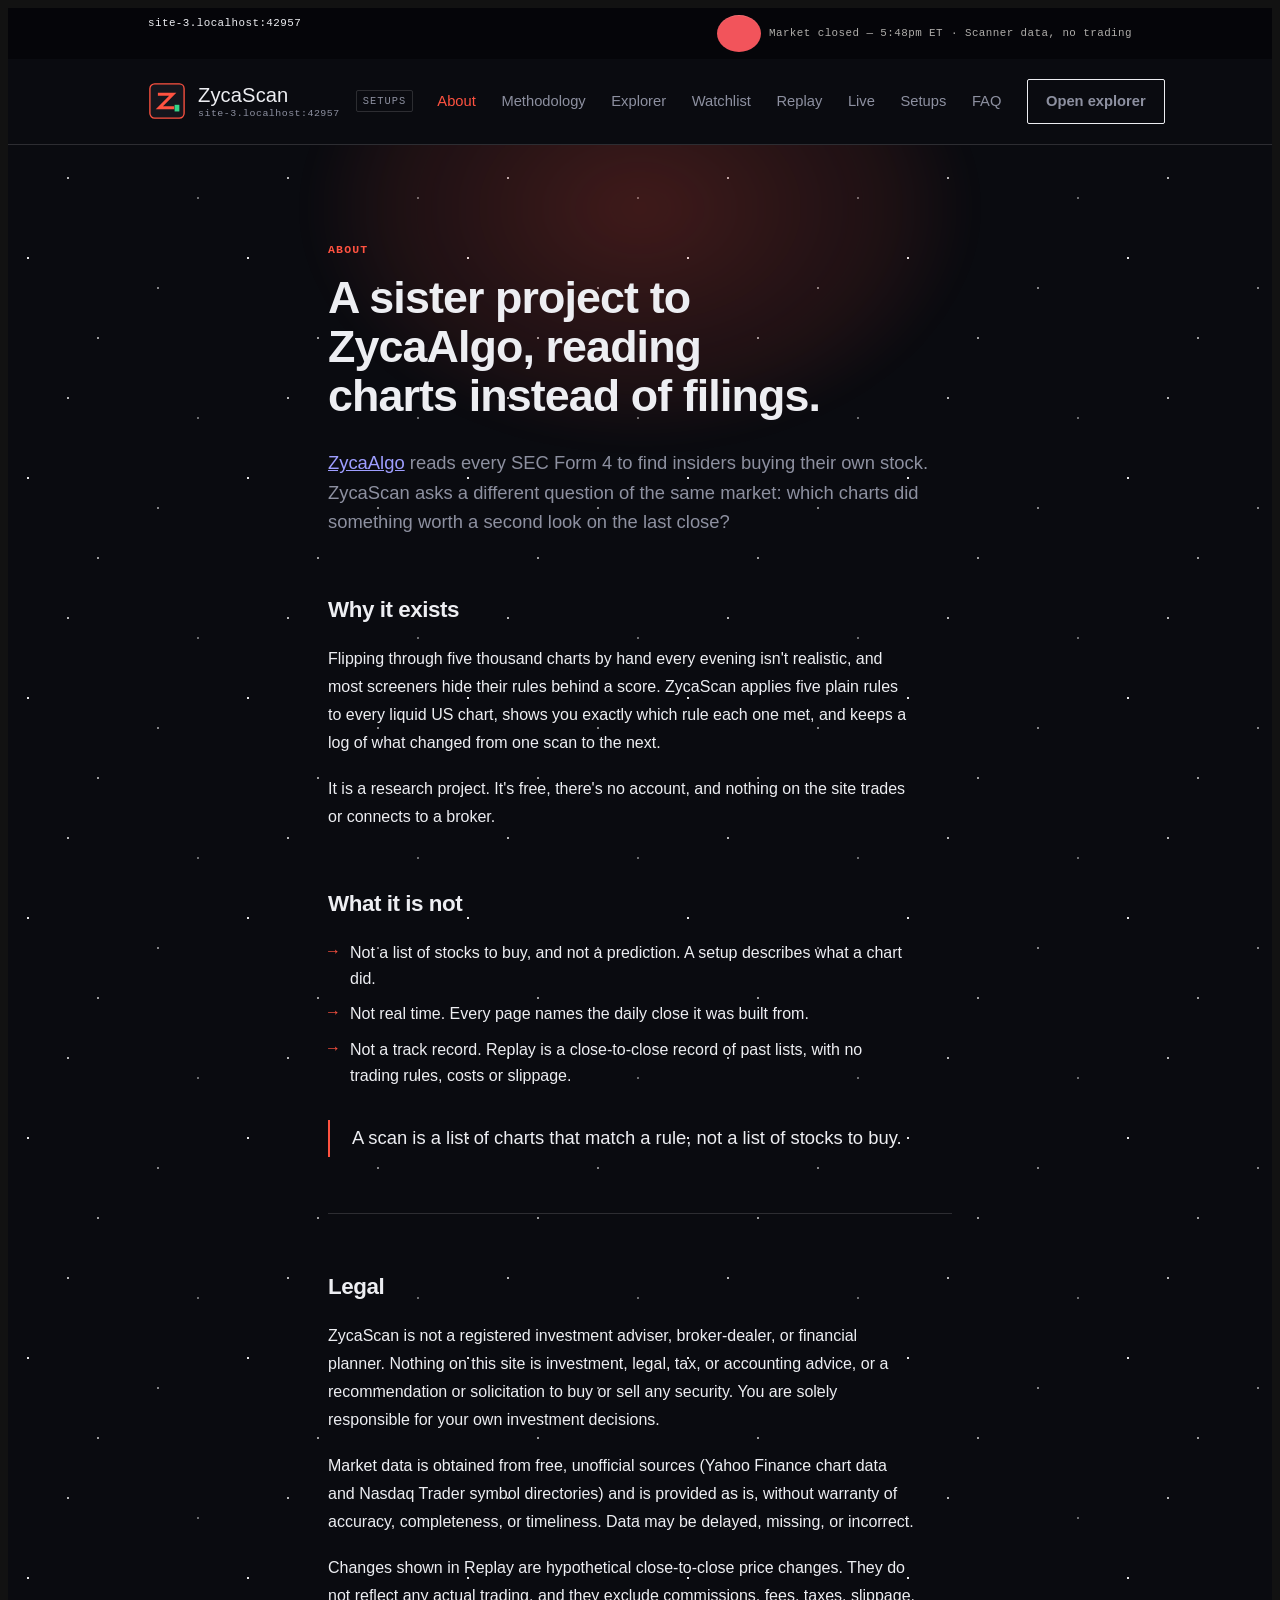
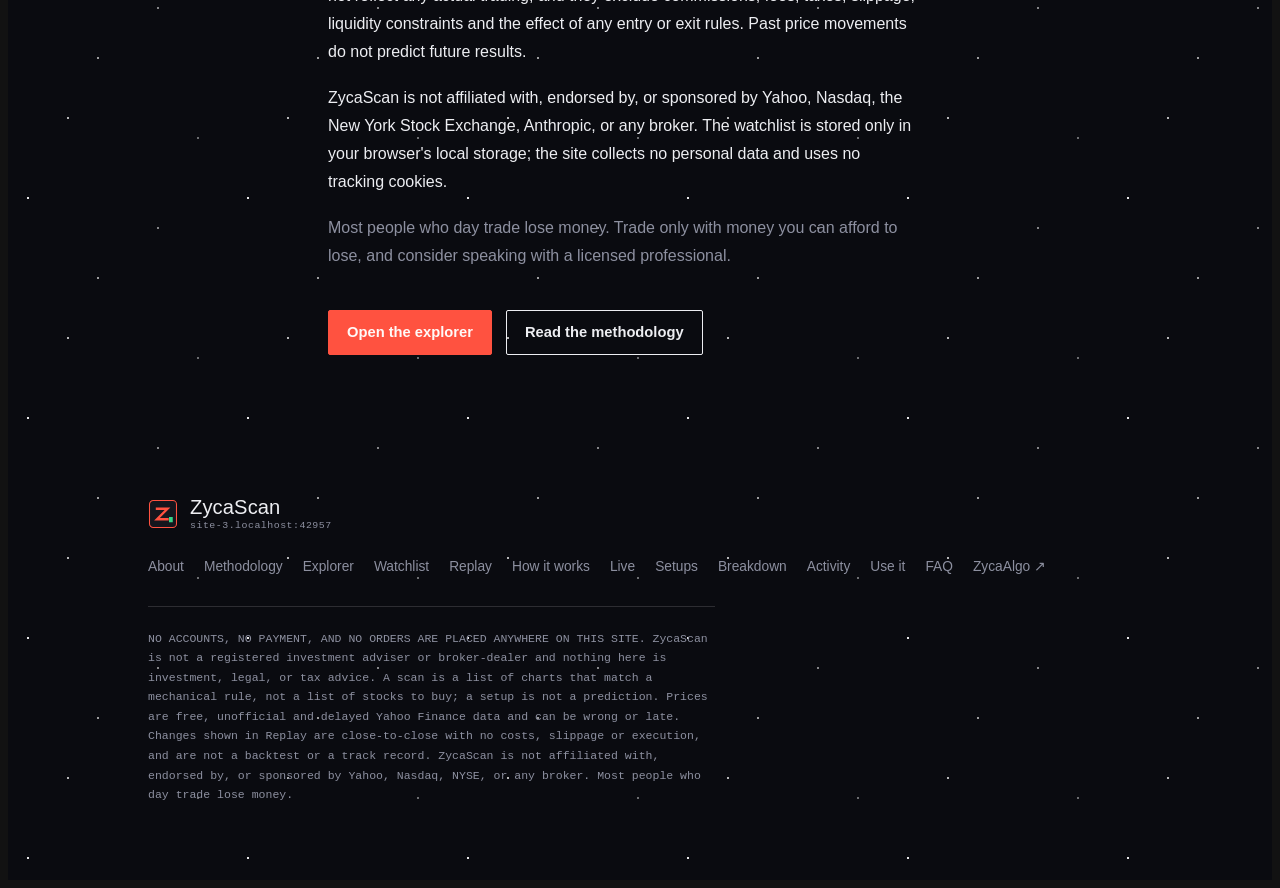
==== commit 6fddfcc2: "Host on GitHub Pages: relative links, Pages deploy workflow, live alerts from the repo - All page, a" ====
--- a/about.html
+++ b/about.html
@@ -6,9 +6,9 @@
 <title>About &mdash; ZycaScan</title>
 <meta name="description" content="What ZycaScan is, why it exists, and the legal fine print.">
 <link rel="icon" href="data:image/svg+xml,%3Csvg xmlns='http://www.w3.org/2000/svg' viewBox='0 0 40 40'%3E%3Crect x='2' y='2' width='36' height='36' rx='5' fill='%23ff5240' stroke='%23ff5240' stroke-width='1.4'/%3E%3Cpolyline points='12,13 26,13 12,27 26,27' stroke='%230a0b10' stroke-width='3.2' stroke-linecap='square' stroke-linejoin='miter' fill='none'/%3E%3Crect x='28' y='24' width='5' height='7' fill='%2335d488'/%3E%3C/svg%3E">
-<link rel="stylesheet" href="/styles.css">
-<link rel="stylesheet" href="/scan.css">
-<script src="/app.js" defer></script>
+<link rel="stylesheet" href="styles.css">
+<link rel="stylesheet" href="scan.css">
+<script src="app.js" defer></script>
 </head>
 <body>
 <div class="il-root" id="top">
@@ -42,8 +42,8 @@
     <p class="il-muted">Most people who day trade lose money. Trade only with money you can afford to lose, and consider speaking with a licensed professional.</p>
 
     <div class="il-essay-cta">
-      <a class="il-btn il-btn-primary" href="/explorer">Open the explorer</a>
-      <a class="il-btn" href="/methodology">Read the methodology</a>
+      <a class="il-btn il-btn-primary" href="explorer">Open the explorer</a>
+      <a class="il-btn" href="methodology">Read the methodology</a>
     </div>
   </article>
 
